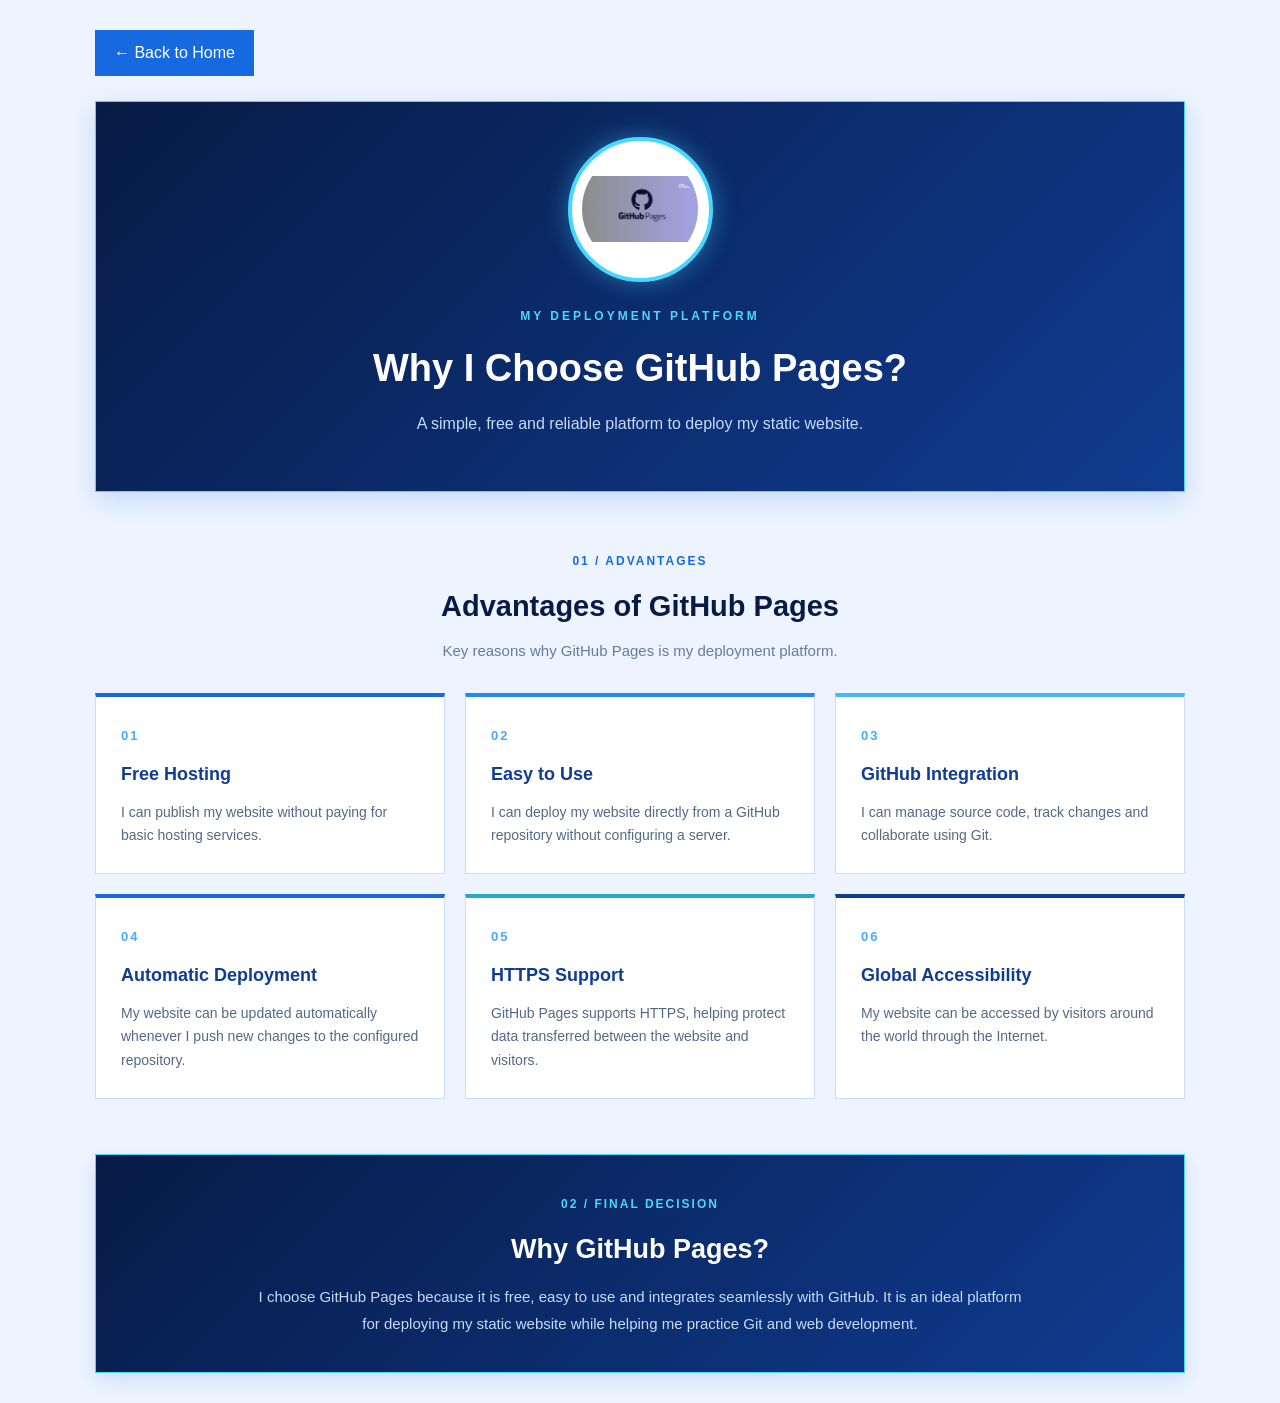
==== section/deploymentInformation.html @ d2315637 "final Web" ====
<!DOCTYPE html>
<html lang="en">

<head>
    <meta charset="UTF-8">
    <meta name="viewport" content="width=device-width, initial-scale=1.0">
    <link rel="stylesheet" href="../asset/css/deployment.css">
    <title>Why I Choose GitHub Pages</title>
</head>

<body>

    <section class="deployment-container">

        <a class="back-home" href="../index.html">← Back to Home</a>

        <!-- Main Header -->
        <header class="main-header">

            <div class="github-logo">
                <img src="../asset/image/github-pages.jpg" alt="GitHub Pages Logo">
            </div>

            <p class="section-label">MY DEPLOYMENT PLATFORM</p>

            <h1>Why I Choose GitHub Pages?</h1>

            <p class="subtitle">
                A simple, free and reliable platform to deploy my static website.
            </p>

        </header>


        <!-- Advantage Section -->
        <section class="advantage-section">

            <div class="section-heading">
                <span>01 / ADVANTAGES</span>
                <h2>Advantages of GitHub Pages</h2>
                <p>Key reasons why GitHub Pages is my deployment platform.</p>
            </div>

            <div class="reason-grid">

                <article class="reason-card">
                    <span class="reason-number">01</span>
                    <h3>Free Hosting</h3>
                    <p>
                        I can publish my website without paying for basic hosting services.
                    </p>
                </article>

                <article class="reason-card">
                    <span class="reason-number">02</span>
                    <h3>Easy to Use</h3>
                    <p>
                        I can deploy my website directly from a GitHub repository without
                        configuring a server.
                    </p>
                </article>

                <article class="reason-card">
                    <span class="reason-number">03</span>
                    <h3>GitHub Integration</h3>
                    <p>
                        I can manage source code, track changes and collaborate using Git.
                    </p>
                </article>

                <article class="reason-card">
                    <span class="reason-number">04</span>
                    <h3>Automatic Deployment</h3>
                    <p>
                        My website can be updated automatically whenever I push new changes
                        to the configured repository.
                    </p>
                </article>

                <article class="reason-card">
                    <span class="reason-number">05</span>
                    <h3>HTTPS Support</h3>
                    <p>
                        GitHub Pages supports HTTPS, helping protect data transferred
                        between the website and visitors.
                    </p>
                </article>

                <article class="reason-card">
                    <span class="reason-number">06</span>
                    <h3>Global Accessibility</h3>
                    <p>
                        My website can be accessed by visitors around the world through
                        the Internet.
                    </p>
                </article>

            </div>

        </section>


        <!-- Final Section -->
        <section class="final-section">

            <span class="final-label">02 / FINAL DECISION</span>

            <h2>Why GitHub Pages?</h2>

            <p>
                I choose GitHub Pages because it is free, easy to use and integrates
                seamlessly with GitHub. It is an ideal platform for deploying my
                static website while helping me practice Git and web development.
            </p>

        </section>

    </section>

</body>
</html>
---- asset/css/deployment.css ----
/* =========================
   GENERAL
========================= */

* {
    margin: 0;
    padding: 0;
    box-sizing: border-box;
}

body {
    font-family: Arial, Helvetica, sans-serif;
    background: #eef4ff;
    color: #102b59;
    line-height: 1.6;
}

.deployment-container {
    max-width: 1150px;
    margin: 0 auto;
    padding: 30px;
}


/* =========================
   BACK HOME
========================= */

.back-home {
    display: inline-block;
    text-decoration: none;
    color: white;
    background: #1769e0;
    padding: 9px 18px;
    border: 1px solid #1769e0;
    margin-bottom: 25px;
    transition: 0.25s;
}

.back-home:hover {
    background: #103c91;
    border-color: #48d7ff;
}


/* =========================
   MAIN HEADER
========================= */

.main-header {
    text-align: center;
    padding: 35px 20px 55px;
    background: linear-gradient(135deg, #071b46, #103c91);
    border: 1px solid #48d7ff;
    box-shadow: 0 8px 25px rgba(23, 105, 224, 0.2);
    color: white;
}

/* Circular logo frame */
.github-logo {
    width: 145px;
    height: 145px;
    margin: 0 auto 25px;
    border-radius: 50%;
    background: white;
    border: 4px solid #48d7ff;
    display: flex;
    justify-content: center;
    align-items: center;
    overflow: hidden;
    box-shadow: 0 0 25px rgba(72, 215, 255, 0.4);
}

.github-logo img {
    width: 85%;
    height: 85%;
    object-fit: contain;
    border-radius: 50%;
}

.section-label {
    color: #48d7ff;
    font-size: 12px;
    font-weight: bold;
    letter-spacing: 3px;
    margin-bottom: 12px;
}

.main-header h1 {
    color: white;
    font-size: 38px;
    margin-bottom: 12px;
}

.subtitle {
    color: #c4dcff;
    font-size: 16px;
}


/* =========================
   ADVANTAGE SECTION
========================= */

.advantage-section {
    margin-top: 55px;
}

.section-heading {
    text-align: center;
    margin-bottom: 30px;
}

.section-heading span {
    color: #1769e0;
    font-size: 12px;
    font-weight: bold;
    letter-spacing: 2px;
}

.section-heading h2 {
    color: #071b46;
    font-size: 29px;
    margin: 10px 0;
}

.section-heading p {
    color: #647b9e;
    font-size: 15px;
}


/* =========================
   ADVANTAGE CARDS
========================= */

.reason-grid {
    display: grid;
    grid-template-columns: repeat(3, 1fr);
    gap: 20px;
}

.reason-card {
    background: white;
    border: 1px solid #cbdcf5;
    border-top: 4px solid #1769e0;
    padding: 25px;
    min-height: 180px;
    transition: 0.25s ease;
}

.reason-card:hover {
    transform: translateY(-5px);
    border-color: #48d7ff;
    box-shadow: 0 8px 20px rgba(23, 105, 224, 0.15);
}

.reason-number {
    color: #48aaff;
    font-size: 13px;
    font-weight: bold;
    letter-spacing: 2px;
}

.reason-card h3 {
    color: #103c91;
    font-size: 18px;
    margin: 12px 0;
}

.reason-card p {
    color: #526987;
    font-size: 14px;
    line-height: 1.7;
}


/* Different card accents */

.reason-card:nth-child(2) {
    border-top-color: #2589ed;
}

.reason-card:nth-child(3) {
    border-top-color: #48b9f5;
}

.reason-card:nth-child(4) {
    border-top-color: #1769e0;
}

.reason-card:nth-child(5) {
    border-top-color: #27a9c7;
}

.reason-card:nth-child(6) {
    border-top-color: #103c91;
}


/* =========================
   FINAL SECTION
========================= */

.final-section {
    margin-top: 55px;
    padding: 35px;
    text-align: center;
    background: linear-gradient(135deg, #071b46, #103c91);
    border: 1px solid #48d7ff;
    box-shadow: 0 8px 20px rgba(23, 105, 224, 0.15);
}

.final-label {
    color: #48d7ff;
    font-size: 12px;
    font-weight: bold;
    letter-spacing: 2px;
}

.final-section h2 {
    color: white;
    font-size: 27px;
    margin: 12px 0;
}

.final-section p {
    max-width: 780px;
    margin: 0 auto;
    color: #c4dcff;
    font-size: 15px;
    line-height: 1.8;
}


/* =========================
   RESPONSIVE
========================= */

@media (max-width: 850px) {

    .reason-grid {
        grid-template-columns: repeat(2, 1fr);
    }

    .main-header h1 {
        font-size: 31px;
    }
}

@media (max-width: 550px) {

    .deployment-container {
        padding: 15px;
    }

    .reason-grid {
        grid-template-columns: 1fr;
    }

    .main-header {
        padding: 30px 15px 40px;
    }

    .main-header h1 {
        font-size: 25px;
    }

    .github-logo {
        width: 120px;
        height: 120px;
    }

    .section-heading h2 {
        font-size: 24px;
    }

    .final-section {
        padding: 25px 18px;
    }
}
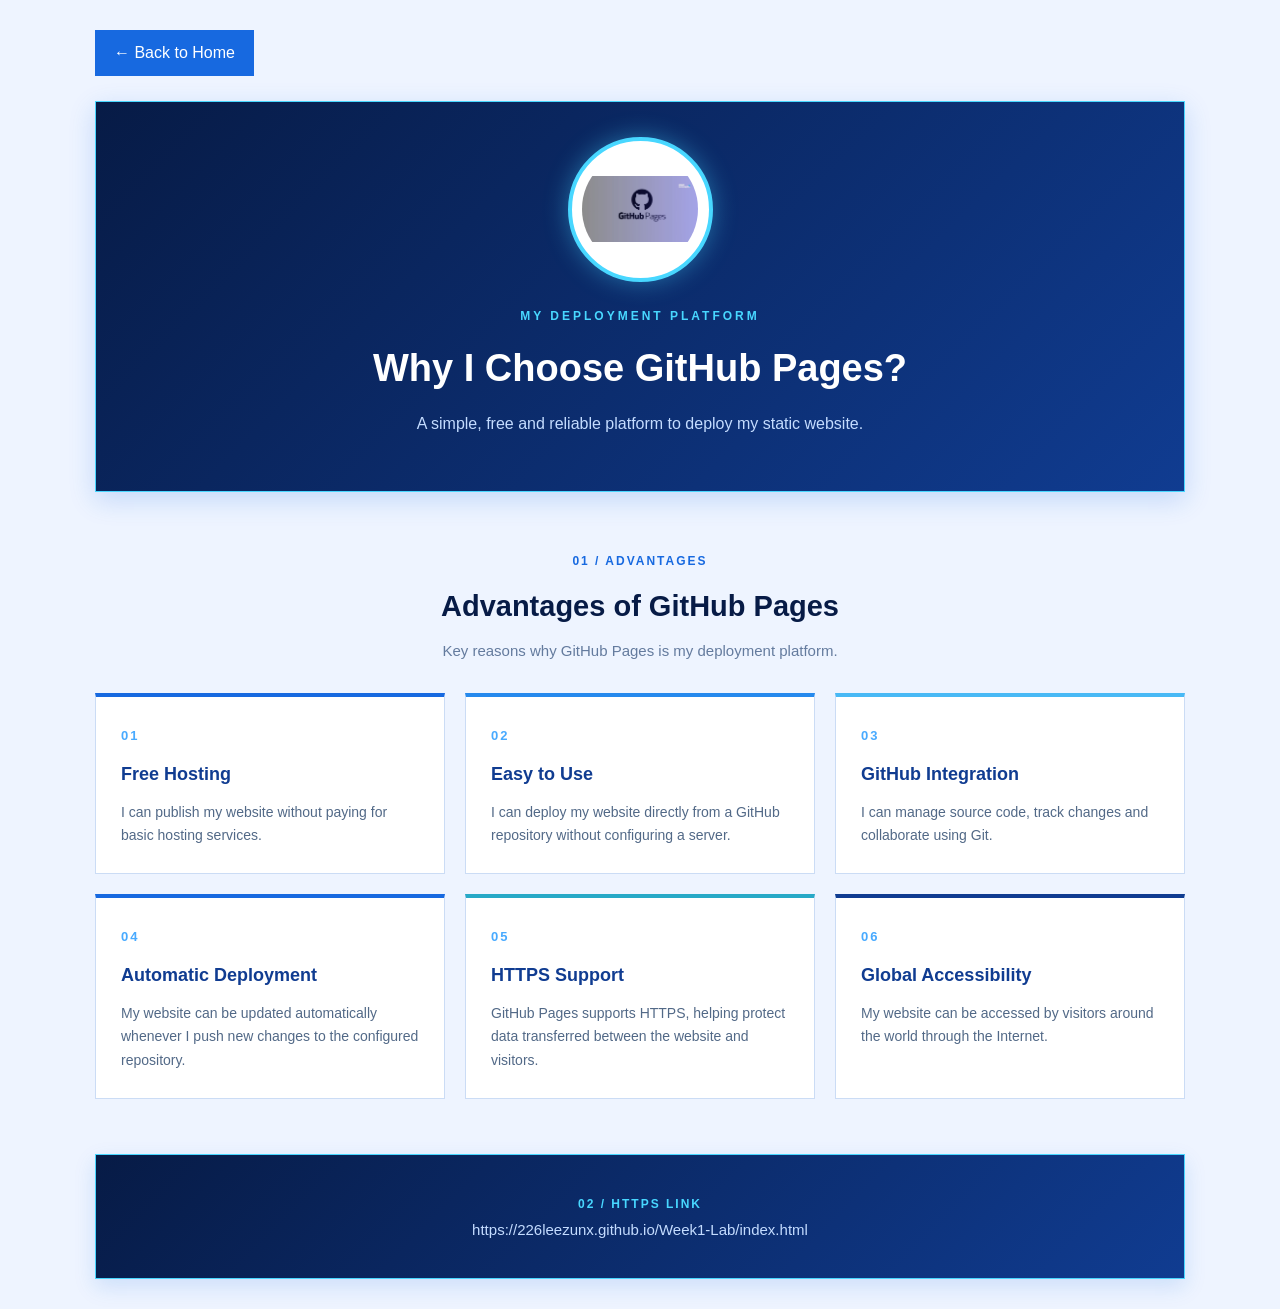
==== commit 0bd0b1fa: "Update deploymentInformation.html" ====
--- a/section/deploymentInformation.html
+++ b/section/deploymentInformation.html
@@ -104,14 +104,9 @@
         <!-- Final Section -->
         <section class="final-section">
 
-            <span class="final-label">02 / FINAL DECISION</span>
-
-            <h2>Why GitHub Pages?</h2>
-
+            <span class="final-label">02 / HTTPS LINK</span>
             <p>
-                I choose GitHub Pages because it is free, easy to use and integrates
-                seamlessly with GitHub. It is an ideal platform for deploying my
-                static website while helping me practice Git and web development.
+                https://226leezunx.github.io/Week1-Lab/index.html
             </p>
 
         </section>
